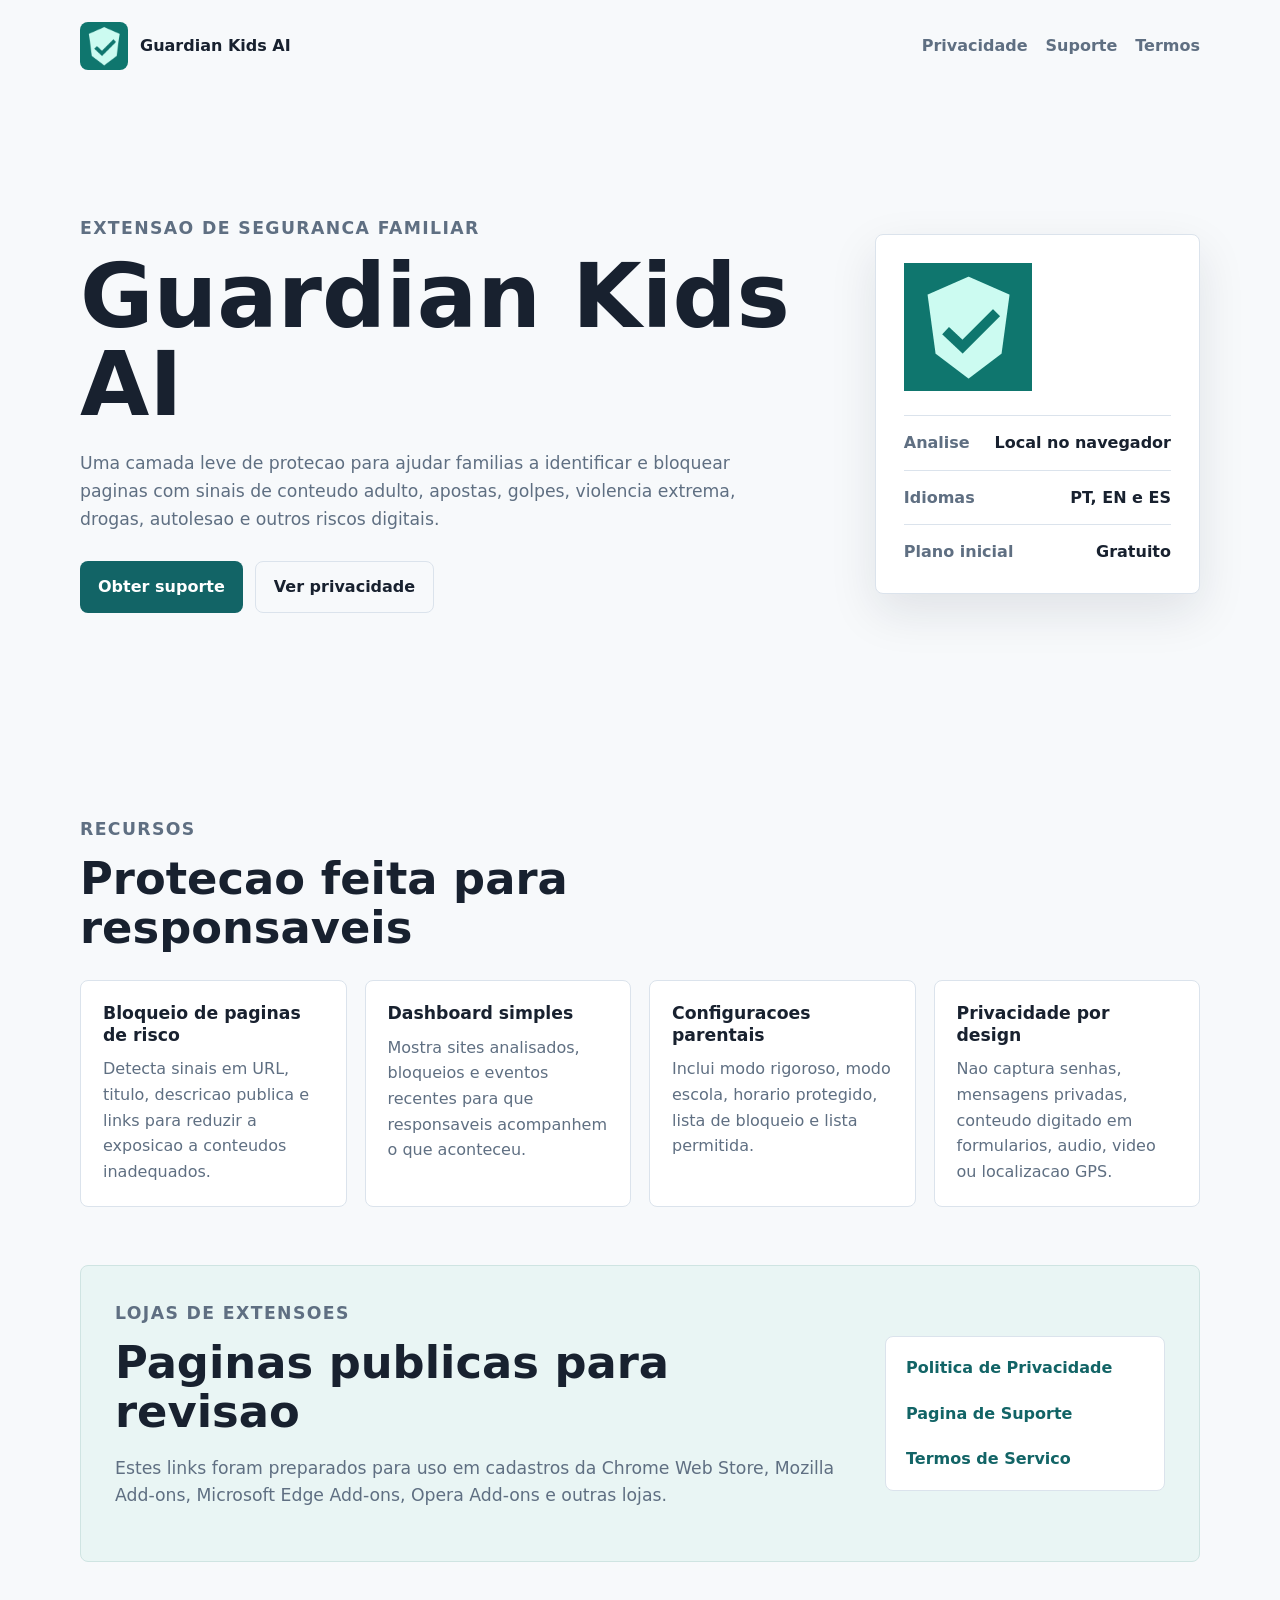
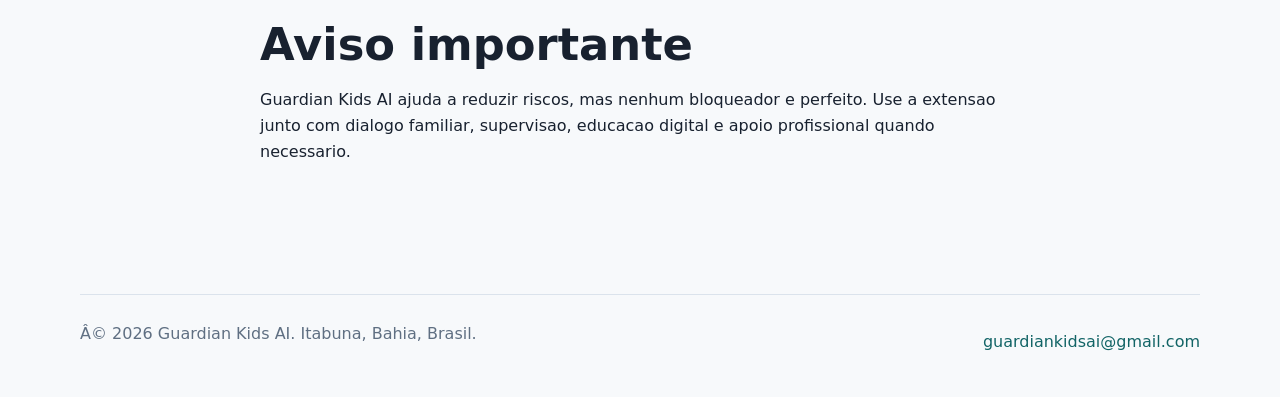
==== index.html @ 0635913a "Add files via upload" ====
﻿<!doctype html>
<html lang="pt-BR">
  <head>
    <meta charset="utf-8">
    <meta name="viewport" content="width=device-width, initial-scale=1">
    <title>Guardian Kids AI | Protecao infantil para navegadores</title>
    <meta
      name="description"
      content="Guardian Kids AI ajuda familias a bloquear sites de risco e acompanhar alertas de navegacao infantil com foco em privacidade."
    >
    <link rel="icon" href="assets/logo.png">
    <link rel="stylesheet" href="css/style.css">
  </head>
  <body>
    <header class="site-header">
      <a class="brand" href="index.html" aria-label="Guardian Kids AI">
        <img src="assets/logo.png" alt="" width="48" height="48">
        <span>Guardian Kids AI</span>
      </a>
      <nav aria-label="Paginas principais">
        <a href="privacy.html">Privacidade</a>
        <a href="support.html">Suporte</a>
        <a href="terms.html">Termos</a>
      </nav>
    </header>

    <main>
      <section class="hero">
        <div class="hero-copy">
          <p class="eyebrow">Extensao de seguranca familiar</p>
          <h1>Guardian Kids AI</h1>
          <p>
            Uma camada leve de protecao para ajudar familias a identificar e
            bloquear paginas com sinais de conteudo adulto, apostas, golpes,
            violencia extrema, drogas, autolesao e outros riscos digitais.
          </p>
          <div class="actions" aria-label="Acoes principais">
            <a class="button primary" href="support.html">Obter suporte</a>
            <a class="button secondary" href="privacy.html">Ver privacidade</a>
          </div>
        </div>
        <div class="hero-panel" aria-label="Resumo do produto">
          <img src="assets/logo.png" alt="Logo Guardian Kids AI" width="128" height="128">
          <dl>
            <div>
              <dt>Analise</dt>
              <dd>Local no navegador</dd>
            </div>
            <div>
              <dt>Idiomas</dt>
              <dd>PT, EN e ES</dd>
            </div>
            <div>
              <dt>Plano inicial</dt>
              <dd>Gratuito</dd>
            </div>
          </dl>
        </div>
      </section>

      <section class="section">
        <div class="section-heading">
          <p class="eyebrow">Recursos</p>
          <h2>Protecao feita para responsaveis</h2>
        </div>
        <div class="feature-grid">
          <article>
            <h3>Bloqueio de paginas de risco</h3>
            <p>
              Detecta sinais em URL, titulo, descricao publica e links para
              reduzir a exposicao a conteudos inadequados.
            </p>
          </article>
          <article>
            <h3>Dashboard simples</h3>
            <p>
              Mostra sites analisados, bloqueios e eventos recentes para que
              responsaveis acompanhem o que aconteceu.
            </p>
          </article>
          <article>
            <h3>Configuracoes parentais</h3>
            <p>
              Inclui modo rigoroso, modo escola, horario protegido, lista de
              bloqueio e lista permitida.
            </p>
          </article>
          <article>
            <h3>Privacidade por design</h3>
            <p>
              Nao captura senhas, mensagens privadas, conteudo digitado em
              formularios, audio, video ou localizacao GPS.
            </p>
          </article>
        </div>
      </section>

      <section class="band">
        <div>
          <p class="eyebrow">Lojas de extensoes</p>
          <h2>Paginas publicas para revisao</h2>
          <p>
            Estes links foram preparados para uso em cadastros da Chrome Web
            Store, Mozilla Add-ons, Microsoft Edge Add-ons, Opera Add-ons e
            outras lojas.
          </p>
        </div>
        <ul class="link-list">
          <li><a href="privacy.html">Politica de Privacidade</a></li>
          <li><a href="support.html">Pagina de Suporte</a></li>
          <li><a href="terms.html">Termos de Servico</a></li>
        </ul>
      </section>

      <section class="section compact">
        <h2>Aviso importante</h2>
        <p>
          Guardian Kids AI ajuda a reduzir riscos, mas nenhum bloqueador e
          perfeito. Use a extensao junto com dialogo familiar, supervisao,
          educacao digital e apoio profissional quando necessario.
        </p>
      </section>
    </main>

    <footer class="site-footer">
      <p>Â© 2026 Guardian Kids AI. Itabuna, Bahia, Brasil.</p>
      <a href="mailto:guardiankidsai@gmail.com">guardiankidsai@gmail.com</a>
    </footer>
  </body>
</html>
---- css/style.css ----
:root {
  color-scheme: light;
  --bg: #f7f9fb;
  --surface: #ffffff;
  --ink: #18212f;
  --muted: #5f6f82;
  --line: #dbe3ec;
  --primary: #126466;
  --primary-dark: #0b4d4f;
  --accent: #ecb22e;
  --soft: #e9f5f4;
  --radius: 8px;
  --shadow: 0 18px 48px rgba(24, 33, 47, 0.1);
  font-family:
    Inter, ui-sans-serif, system-ui, -apple-system, BlinkMacSystemFont, "Segoe UI",
    sans-serif;
}

* {
  box-sizing: border-box;
}

body {
  margin: 0;
  background: var(--bg);
  color: var(--ink);
  line-height: 1.6;
}

a {
  color: var(--primary);
  text-decoration: none;
}

a:hover {
  text-decoration: underline;
}

.site-header,
.site-footer {
  display: flex;
  align-items: center;
  justify-content: space-between;
  gap: 24px;
  width: min(1120px, calc(100% - 40px));
  margin: 0 auto;
}

.site-header {
  padding: 22px 0;
}

.site-footer {
  border-top: 1px solid var(--line);
  color: var(--muted);
  margin-top: 56px;
  padding: 26px 0 34px;
}

.brand {
  align-items: center;
  color: var(--ink);
  display: inline-flex;
  font-weight: 800;
  gap: 12px;
}

.brand img {
  border-radius: var(--radius);
}

nav {
  display: flex;
  flex-wrap: wrap;
  gap: 18px;
}

nav a {
  color: var(--muted);
  font-weight: 700;
}

.hero,
.section,
.band,
.page {
  width: min(1120px, calc(100% - 40px));
  margin: 0 auto;
}

.hero {
  align-items: center;
  display: grid;
  gap: 36px;
  grid-template-columns: minmax(0, 1.4fr) minmax(280px, 0.6fr);
  min-height: 74vh;
  padding: 42px 0 64px;
}

.hero-copy {
  max-width: 720px;
}

.eyebrow {
  color: var(--primary);
  font-size: 0.78rem;
  font-weight: 900;
  letter-spacing: 0.08em;
  margin: 0 0 10px;
  text-transform: uppercase;
}

h1,
h2,
h3,
p {
  margin-top: 0;
}

h1 {
  font-size: clamp(2.8rem, 7vw, 5.8rem);
  line-height: 0.98;
  margin-bottom: 22px;
}

h2 {
  font-size: clamp(1.8rem, 4vw, 2.8rem);
  line-height: 1.1;
  margin-bottom: 18px;
}

h3 {
  font-size: 1.08rem;
  line-height: 1.25;
  margin-bottom: 10px;
}

.hero p,
.section-heading p,
.band p,
.page > p {
  color: var(--muted);
  font-size: 1.08rem;
}

.actions {
  display: flex;
  flex-wrap: wrap;
  gap: 12px;
  margin-top: 28px;
}

.button {
  align-items: center;
  border-radius: var(--radius);
  display: inline-flex;
  font-weight: 800;
  justify-content: center;
  min-height: 46px;
  padding: 12px 18px;
}

.button.primary {
  background: var(--primary);
  color: #ffffff;
}

.button.primary:hover {
  background: var(--primary-dark);
  text-decoration: none;
}

.button.secondary {
  border: 1px solid var(--line);
  color: var(--ink);
}

.button.secondary:hover {
  background: var(--surface);
  text-decoration: none;
}

.hero-panel {
  background: var(--surface);
  border: 1px solid var(--line);
  border-radius: var(--radius);
  box-shadow: var(--shadow);
  padding: 28px;
}

.hero-panel img {
  display: block;
  margin-bottom: 24px;
}

dl {
  display: grid;
  gap: 14px;
  margin: 0;
}

dl div {
  border-top: 1px solid var(--line);
  display: flex;
  justify-content: space-between;
  gap: 16px;
  padding-top: 14px;
}

dt {
  color: var(--muted);
  font-weight: 800;
}

dd {
  font-weight: 900;
  margin: 0;
  text-align: right;
}

.section {
  padding: 58px 0;
}

.section-heading {
  max-width: 680px;
  margin-bottom: 28px;
}

.feature-grid {
  display: grid;
  gap: 18px;
  grid-template-columns: repeat(4, minmax(0, 1fr));
}

.feature-grid article,
.faq article {
  background: var(--surface);
  border: 1px solid var(--line);
  border-radius: var(--radius);
  padding: 22px;
}

.feature-grid p,
.faq p {
  color: var(--muted);
  margin-bottom: 0;
}

.band {
  align-items: center;
  background: var(--soft);
  border: 1px solid #cfe4e2;
  border-radius: var(--radius);
  display: grid;
  gap: 24px;
  grid-template-columns: 1fr auto;
  padding: 34px;
}

.link-list {
  background: var(--surface);
  border: 1px solid var(--line);
  border-radius: var(--radius);
  list-style: none;
  margin: 0;
  min-width: 280px;
  padding: 8px;
}

.link-list a {
  border-radius: 6px;
  display: block;
  font-weight: 800;
  padding: 10px 12px;
}

.link-list a:hover {
  background: var(--soft);
  text-decoration: none;
}

.compact {
  max-width: 760px;
}

.page {
  background: var(--surface);
  border: 1px solid var(--line);
  border-radius: var(--radius);
  box-shadow: var(--shadow);
  margin-top: 36px;
  padding: clamp(24px, 5vw, 54px);
}

.page h1 {
  font-size: clamp(2.2rem, 6vw, 4rem);
}

.page h2 {
  font-size: 1.35rem;
  margin-top: 32px;
}

.page li {
  margin-bottom: 8px;
}

.faq {
  display: grid;
  gap: 14px;
}

@media (max-width: 860px) {
  .site-header,
  .site-footer {
    align-items: flex-start;
    flex-direction: column;
  }

  .hero,
  .band {
    grid-template-columns: 1fr;
  }

  .hero {
    min-height: auto;
    padding-top: 24px;
  }

  .feature-grid {
    grid-template-columns: repeat(2, minmax(0, 1fr));
  }

  .link-list {
    min-width: 0;
  }
}

@media (max-width: 560px) {
  .site-header,
  .site-footer,
  .hero,
  .section,
  .band,
  .page {
    width: min(100% - 28px, 1120px);
  }

  nav {
    gap: 12px;
  }

  .feature-grid {
    grid-template-columns: 1fr;
  }

  .band,
  .hero-panel {
    padding: 22px;
  }

  dl div {
    display: block;
  }

  dd {
    text-align: left;
  }
}
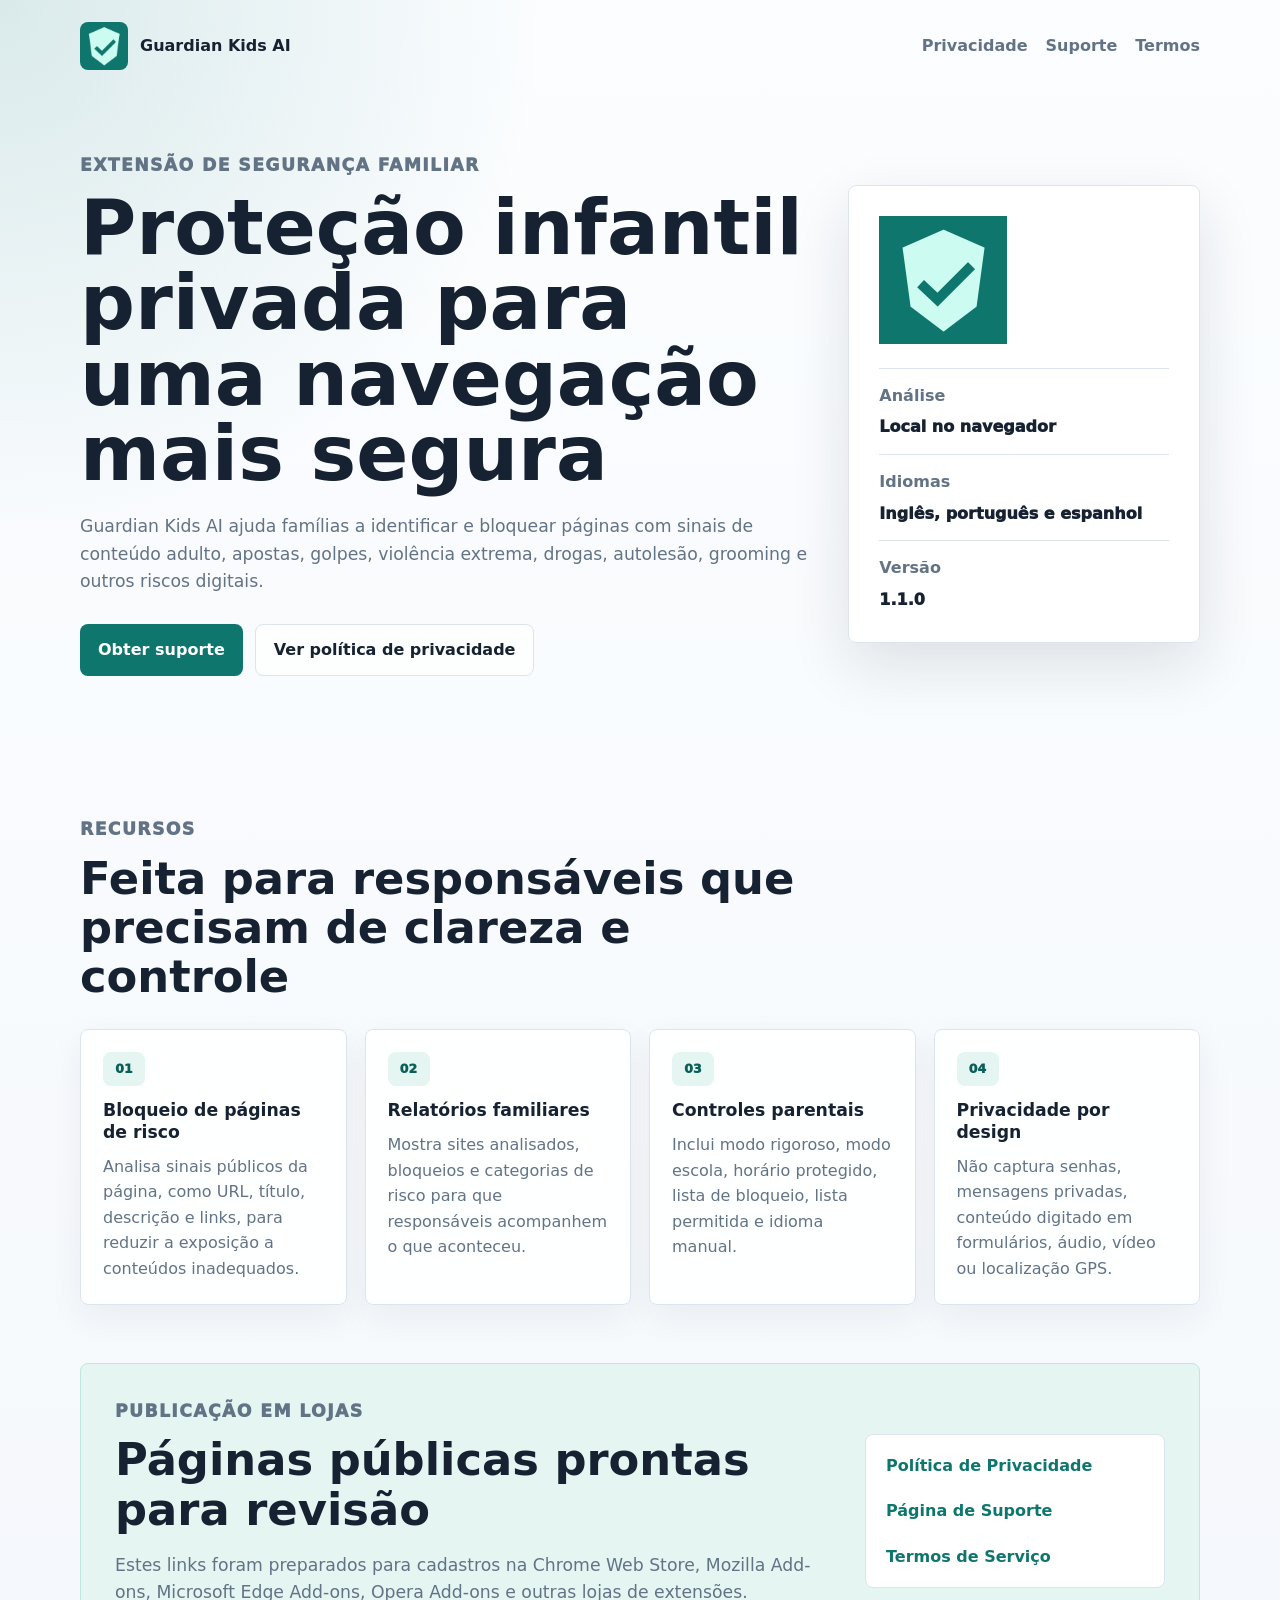
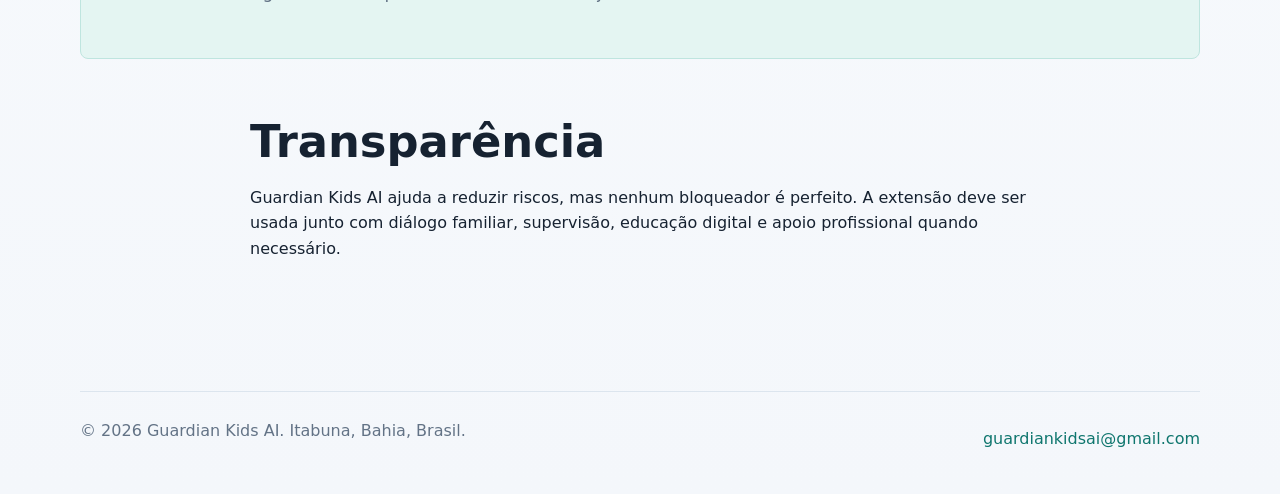
==== commit e2c8294a: "Add files via upload" ====
--- a/index.html
+++ b/index.html
@@ -1,12 +1,12 @@
-﻿<!doctype html>
+<!doctype html>
 <html lang="pt-BR">
   <head>
     <meta charset="utf-8">
     <meta name="viewport" content="width=device-width, initial-scale=1">
-    <title>Guardian Kids AI | Protecao infantil para navegadores</title>
+    <title>Guardian Kids AI | Proteção infantil para navegadores</title>
     <meta
       name="description"
-      content="Guardian Kids AI ajuda familias a bloquear sites de risco e acompanhar alertas de navegacao infantil com foco em privacidade."
+      content="Guardian Kids AI é uma extensão de proteção infantil para navegadores, com bloqueio local de sites de risco, relatórios familiares e foco em privacidade."
     >
     <link rel="icon" href="assets/logo.png">
     <link rel="stylesheet" href="css/style.css">
@@ -17,7 +17,7 @@
         <img src="assets/logo.png" alt="" width="48" height="48">
         <span>Guardian Kids AI</span>
       </a>
-      <nav aria-label="Paginas principais">
+      <nav aria-label="Páginas principais">
         <a href="privacy.html">Privacidade</a>
         <a href="support.html">Suporte</a>
         <a href="terms.html">Termos</a>
@@ -27,69 +27,74 @@
     <main>
       <section class="hero">
         <div class="hero-copy">
-          <p class="eyebrow">Extensao de seguranca familiar</p>
-          <h1>Guardian Kids AI</h1>
+          <p class="eyebrow">Extensão de segurança familiar</p>
+          <h1>Proteção infantil privada para uma navegação mais segura</h1>
           <p>
-            Uma camada leve de protecao para ajudar familias a identificar e
-            bloquear paginas com sinais de conteudo adulto, apostas, golpes,
-            violencia extrema, drogas, autolesao e outros riscos digitais.
+            Guardian Kids AI ajuda famílias a identificar e bloquear páginas
+            com sinais de conteúdo adulto, apostas, golpes, violência extrema,
+            drogas, autolesão, grooming e outros riscos digitais.
           </p>
-          <div class="actions" aria-label="Acoes principais">
+          <div class="actions" aria-label="Ações principais">
             <a class="button primary" href="support.html">Obter suporte</a>
-            <a class="button secondary" href="privacy.html">Ver privacidade</a>
+            <a class="button secondary" href="privacy.html">Ver política de privacidade</a>
           </div>
         </div>
-        <div class="hero-panel" aria-label="Resumo do produto">
+
+        <aside class="hero-panel" aria-label="Resumo do produto">
           <img src="assets/logo.png" alt="Logo Guardian Kids AI" width="128" height="128">
           <dl>
             <div>
-              <dt>Analise</dt>
+              <dt>Análise</dt>
               <dd>Local no navegador</dd>
             </div>
             <div>
               <dt>Idiomas</dt>
-              <dd>PT, EN e ES</dd>
+              <dd>Inglês, português e espanhol</dd>
             </div>
             <div>
-              <dt>Plano inicial</dt>
-              <dd>Gratuito</dd>
+              <dt>Versão</dt>
+              <dd>1.1.0</dd>
             </div>
           </dl>
-        </div>
+        </aside>
       </section>
 
       <section class="section">
         <div class="section-heading">
           <p class="eyebrow">Recursos</p>
-          <h2>Protecao feita para responsaveis</h2>
+          <h2>Feita para responsáveis que precisam de clareza e controle</h2>
         </div>
         <div class="feature-grid">
           <article>
-            <h3>Bloqueio de paginas de risco</h3>
+            <span class="feature-icon">01</span>
+            <h3>Bloqueio de páginas de risco</h3>
             <p>
-              Detecta sinais em URL, titulo, descricao publica e links para
-              reduzir a exposicao a conteudos inadequados.
+              Analisa sinais públicos da página, como URL, título, descrição e
+              links, para reduzir a exposição a conteúdos inadequados.
             </p>
           </article>
           <article>
-            <h3>Dashboard simples</h3>
+            <span class="feature-icon">02</span>
+            <h3>Relatórios familiares</h3>
             <p>
-              Mostra sites analisados, bloqueios e eventos recentes para que
-              responsaveis acompanhem o que aconteceu.
+              Mostra sites analisados, bloqueios e categorias de risco para que
+              responsáveis acompanhem o que aconteceu.
             </p>
           </article>
           <article>
-            <h3>Configuracoes parentais</h3>
+            <span class="feature-icon">03</span>
+            <h3>Controles parentais</h3>
             <p>
-              Inclui modo rigoroso, modo escola, horario protegido, lista de
-              bloqueio e lista permitida.
+              Inclui modo rigoroso, modo escola, horário protegido, lista de
+              bloqueio, lista permitida e idioma manual.
             </p>
           </article>
           <article>
+            <span class="feature-icon">04</span>
             <h3>Privacidade por design</h3>
             <p>
-              Nao captura senhas, mensagens privadas, conteudo digitado em
-              formularios, audio, video ou localizacao GPS.
+              Não captura senhas, mensagens privadas, conteúdo digitado em
+              formulários, áudio, vídeo ou localização GPS.
             </p>
           </article>
         </div>
@@ -97,35 +102,34 @@
 
       <section class="band">
         <div>
-          <p class="eyebrow">Lojas de extensoes</p>
-          <h2>Paginas publicas para revisao</h2>
+          <p class="eyebrow">Publicação em lojas</p>
+          <h2>Páginas públicas prontas para revisão</h2>
           <p>
-            Estes links foram preparados para uso em cadastros da Chrome Web
-            Store, Mozilla Add-ons, Microsoft Edge Add-ons, Opera Add-ons e
-            outras lojas.
+            Estes links foram preparados para cadastros na Chrome Web Store,
+            Mozilla Add-ons, Microsoft Edge Add-ons, Opera Add-ons e outras
+            lojas de extensões.
           </p>
         </div>
         <ul class="link-list">
-          <li><a href="privacy.html">Politica de Privacidade</a></li>
-          <li><a href="support.html">Pagina de Suporte</a></li>
-          <li><a href="terms.html">Termos de Servico</a></li>
+          <li><a href="privacy.html">Política de Privacidade</a></li>
+          <li><a href="support.html">Página de Suporte</a></li>
+          <li><a href="terms.html">Termos de Serviço</a></li>
         </ul>
       </section>
 
       <section class="section compact">
-        <h2>Aviso importante</h2>
+        <h2>Transparência</h2>
         <p>
-          Guardian Kids AI ajuda a reduzir riscos, mas nenhum bloqueador e
-          perfeito. Use a extensao junto com dialogo familiar, supervisao,
-          educacao digital e apoio profissional quando necessario.
+          Guardian Kids AI ajuda a reduzir riscos, mas nenhum bloqueador é
+          perfeito. A extensão deve ser usada junto com diálogo familiar,
+          supervisão, educação digital e apoio profissional quando necessário.
         </p>
       </section>
     </main>
 
     <footer class="site-footer">
-      <p>Â© 2026 Guardian Kids AI. Itabuna, Bahia, Brasil.</p>
+      <p>© 2026 Guardian Kids AI. Itabuna, Bahia, Brasil.</p>
       <a href="mailto:guardiankidsai@gmail.com">guardiankidsai@gmail.com</a>
     </footer>
   </body>
 </html>
-
--- a/css/style.css
+++ b/css/style.css
@@ -1,16 +1,17 @@
 :root {
   color-scheme: light;
-  --bg: #f7f9fb;
+  --bg: #f4f7fb;
   --surface: #ffffff;
-  --ink: #18212f;
-  --muted: #5f6f82;
-  --line: #dbe3ec;
-  --primary: #126466;
-  --primary-dark: #0b4d4f;
-  --accent: #ecb22e;
-  --soft: #e9f5f4;
+  --ink: #162231;
+  --muted: #637386;
+  --line: #dce5ee;
+  --primary: #0f766e;
+  --primary-dark: #0a5f59;
+  --soft: #e4f5f2;
+  --accent: #e6a91e;
+  --danger: #b42318;
   --radius: 8px;
-  --shadow: 0 18px 48px rgba(24, 33, 47, 0.1);
+  --shadow: 0 22px 60px rgba(22, 34, 49, 0.12);
   font-family:
     Inter, ui-sans-serif, system-ui, -apple-system, BlinkMacSystemFont, "Segoe UI",
     sans-serif;
@@ -22,7 +23,9 @@
 
 body {
   margin: 0;
-  background: var(--bg);
+  background:
+    radial-gradient(circle at top left, rgba(15, 118, 110, 0.14), transparent 34rem),
+    linear-gradient(180deg, #fbfdff 0%, var(--bg) 100%);
   color: var(--ink);
   line-height: 1.6;
 }
@@ -61,7 +64,7 @@
   align-items: center;
   color: var(--ink);
   display: inline-flex;
-  font-weight: 800;
+  font-weight: 900;
   gap: 12px;
 }
 
@@ -77,7 +80,7 @@
 
 nav a {
   color: var(--muted);
-  font-weight: 700;
+  font-weight: 800;
 }
 
 .hero,
@@ -91,20 +94,20 @@
 .hero {
   align-items: center;
   display: grid;
-  gap: 36px;
-  grid-template-columns: minmax(0, 1.4fr) minmax(280px, 0.6fr);
+  gap: 38px;
+  grid-template-columns: minmax(0, 1.35fr) minmax(300px, 0.65fr);
   min-height: 74vh;
   padding: 42px 0 64px;
 }
 
 .hero-copy {
-  max-width: 720px;
+  max-width: 760px;
 }
 
 .eyebrow {
-  color: var(--primary);
+  color: var(--primary-dark);
   font-size: 0.78rem;
-  font-weight: 900;
+  font-weight: 950;
   letter-spacing: 0.08em;
   margin: 0 0 10px;
   text-transform: uppercase;
@@ -118,14 +121,16 @@
 }
 
 h1 {
-  font-size: clamp(2.8rem, 7vw, 5.8rem);
+  font-size: clamp(2.65rem, 6vw, 5.45rem);
   line-height: 0.98;
+  letter-spacing: 0;
   margin-bottom: 22px;
 }
 
 h2 {
   font-size: clamp(1.8rem, 4vw, 2.8rem);
   line-height: 1.1;
+  letter-spacing: 0;
   margin-bottom: 18px;
 }
 
@@ -154,7 +159,7 @@
   align-items: center;
   border-radius: var(--radius);
   display: inline-flex;
-  font-weight: 800;
+  font-weight: 900;
   justify-content: center;
   min-height: 46px;
   padding: 12px 18px;
@@ -171,6 +176,7 @@
 }
 
 .button.secondary {
+  background: rgba(255, 255, 255, 0.72);
   border: 1px solid var(--line);
   color: var(--ink);
 }
@@ -181,11 +187,11 @@
 }
 
 .hero-panel {
-  background: var(--surface);
+  background: rgba(255, 255, 255, 0.94);
   border: 1px solid var(--line);
   border-radius: var(--radius);
   box-shadow: var(--shadow);
-  padding: 28px;
+  padding: 30px;
 }
 
 .hero-panel img {
@@ -201,21 +207,19 @@
 
 dl div {
   border-top: 1px solid var(--line);
-  display: flex;
-  justify-content: space-between;
-  gap: 16px;
+  display: grid;
+  gap: 6px;
   padding-top: 14px;
 }
 
 dt {
   color: var(--muted);
-  font-weight: 800;
+  font-weight: 850;
 }
 
 dd {
-  font-weight: 900;
+  font-weight: 950;
   margin: 0;
-  text-align: right;
 }
 
 .section {
@@ -223,7 +227,7 @@
 }
 
 .section-heading {
-  max-width: 680px;
+  max-width: 720px;
   margin-bottom: 28px;
 }
 
@@ -235,10 +239,25 @@
 
 .feature-grid article,
 .faq article {
-  background: var(--surface);
-  border: 1px solid var(--line);
-  border-radius: var(--radius);
+  background: rgba(255, 255, 255, 0.94);
+  border: 1px solid var(--line);
+  border-radius: var(--radius);
+  box-shadow: 0 12px 34px rgba(22, 34, 49, 0.06);
   padding: 22px;
+}
+
+.feature-icon {
+  align-items: center;
+  background: var(--soft);
+  border-radius: var(--radius);
+  color: var(--primary-dark);
+  display: inline-flex;
+  font-size: 0.78rem;
+  font-weight: 950;
+  height: 34px;
+  justify-content: center;
+  margin-bottom: 14px;
+  width: 42px;
 }
 
 .feature-grid p,
@@ -250,7 +269,7 @@
 .band {
   align-items: center;
   background: var(--soft);
-  border: 1px solid #cfe4e2;
+  border: 1px solid #bfe5df;
   border-radius: var(--radius);
   display: grid;
   gap: 24px;
@@ -264,14 +283,14 @@
   border-radius: var(--radius);
   list-style: none;
   margin: 0;
-  min-width: 280px;
+  min-width: 300px;
   padding: 8px;
 }
 
 .link-list a {
   border-radius: 6px;
   display: block;
-  font-weight: 800;
+  font-weight: 900;
   padding: 10px 12px;
 }
 
@@ -281,11 +300,11 @@
 }
 
 .compact {
-  max-width: 760px;
+  max-width: 780px;
 }
 
 .page {
-  background: var(--surface);
+  background: rgba(255, 255, 255, 0.96);
   border: 1px solid var(--line);
   border-radius: var(--radius);
   box-shadow: var(--shadow);
@@ -351,6 +370,10 @@
     gap: 12px;
   }
 
+  h1 {
+    font-size: clamp(2.35rem, 13vw, 3.4rem);
+  }
+
   .feature-grid {
     grid-template-columns: 1fr;
   }
@@ -359,12 +382,4 @@
   .hero-panel {
     padding: 22px;
   }
-
-  dl div {
-    display: block;
-  }
-
-  dd {
-    text-align: left;
-  }
-}
+}
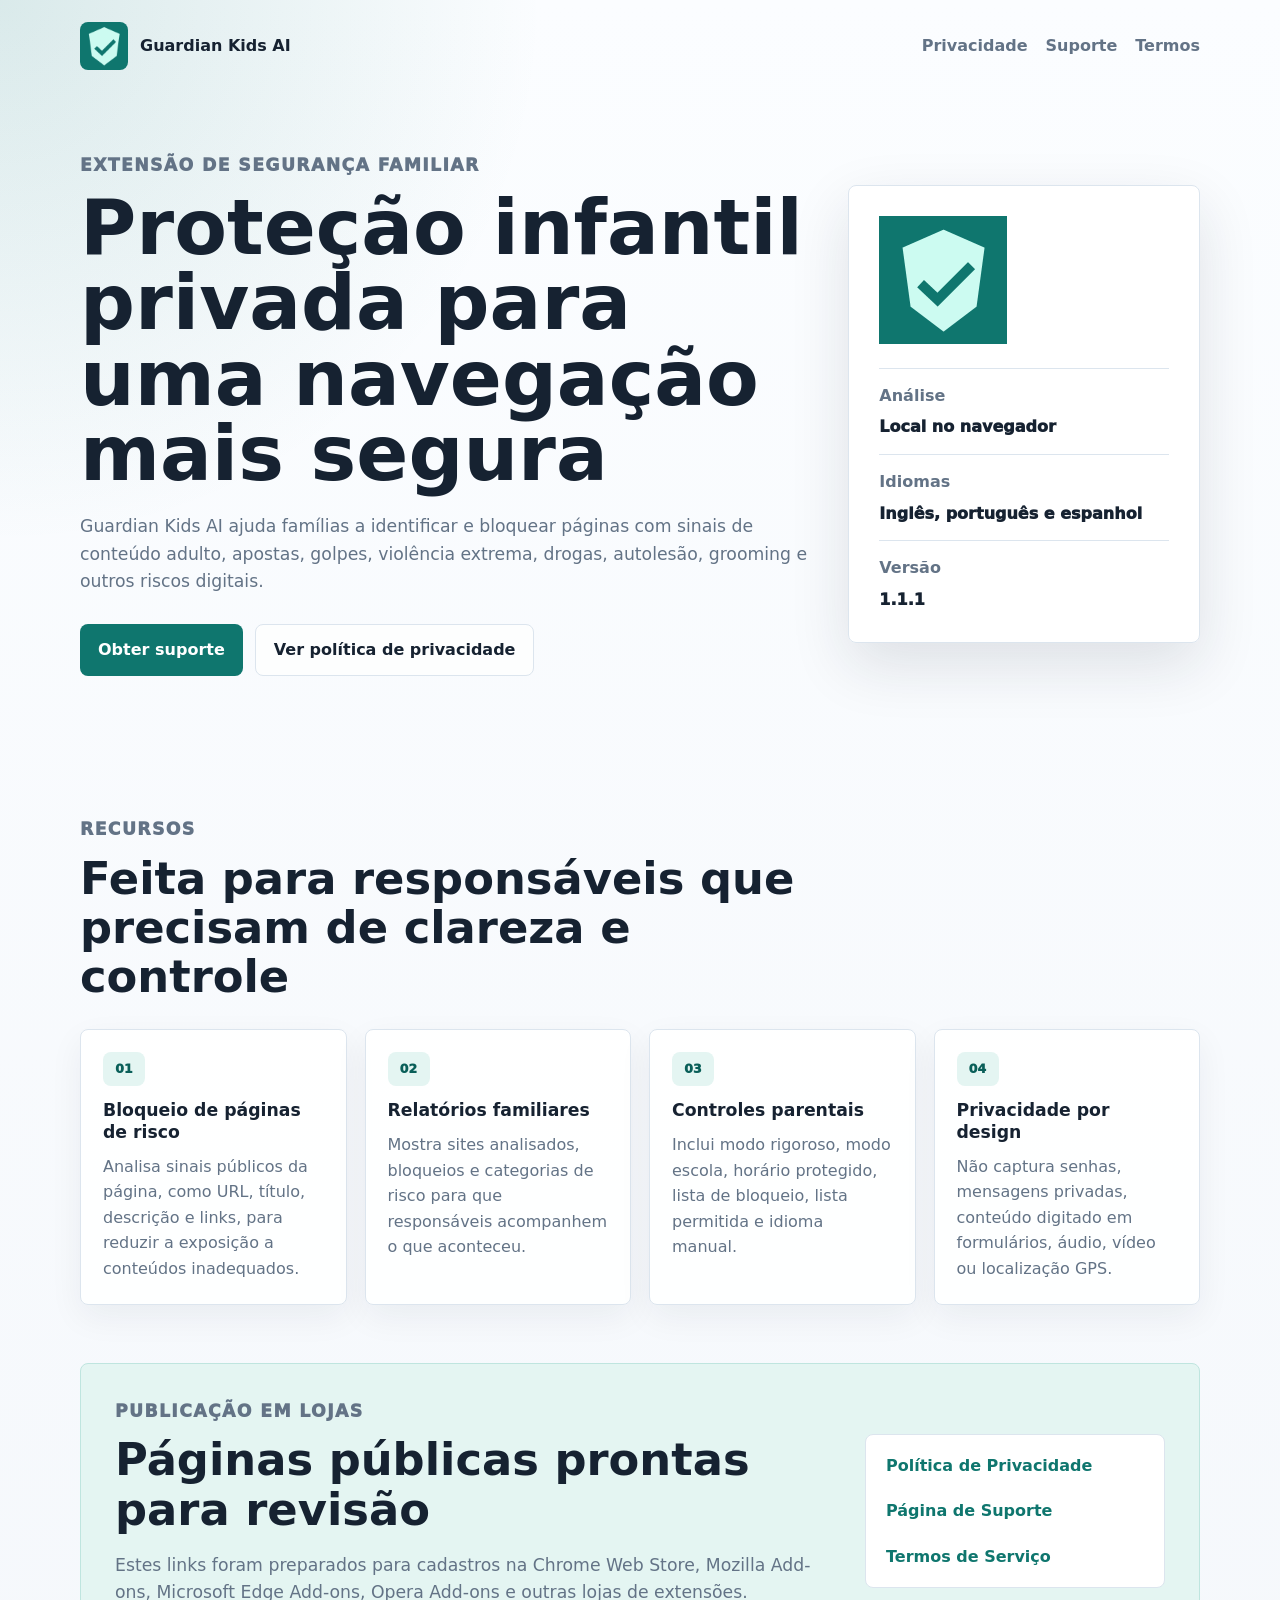
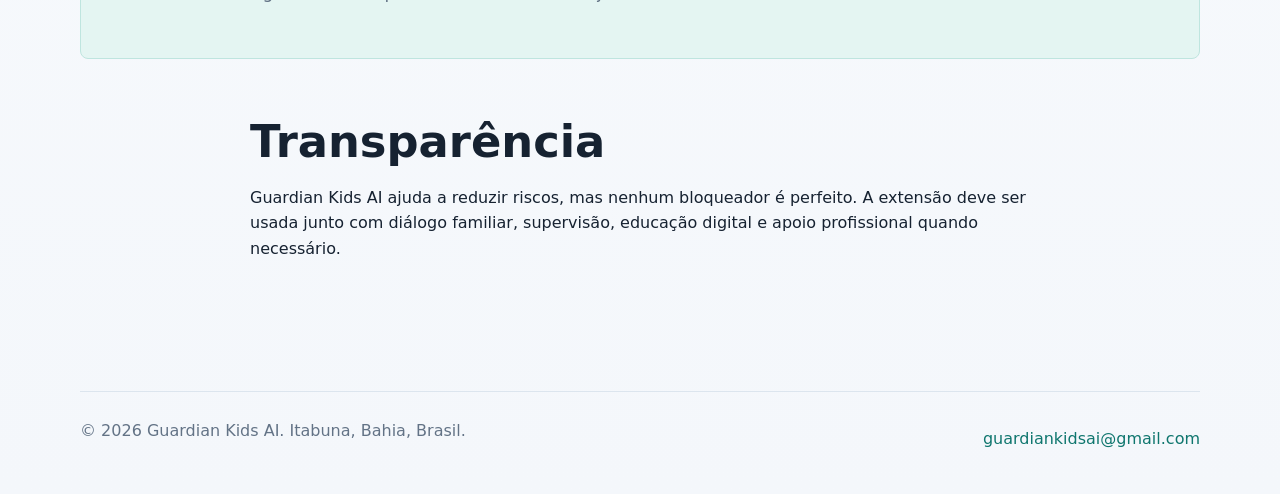
==== commit 4fd34517: "Update index.html" ====
--- a/index.html
+++ b/index.html
@@ -53,7 +53,7 @@
             </div>
             <div>
               <dt>Versão</dt>
-              <dd>1.1.0</dd>
+              <dd>1.1.1</dd>
             </div>
           </dl>
         </aside>
